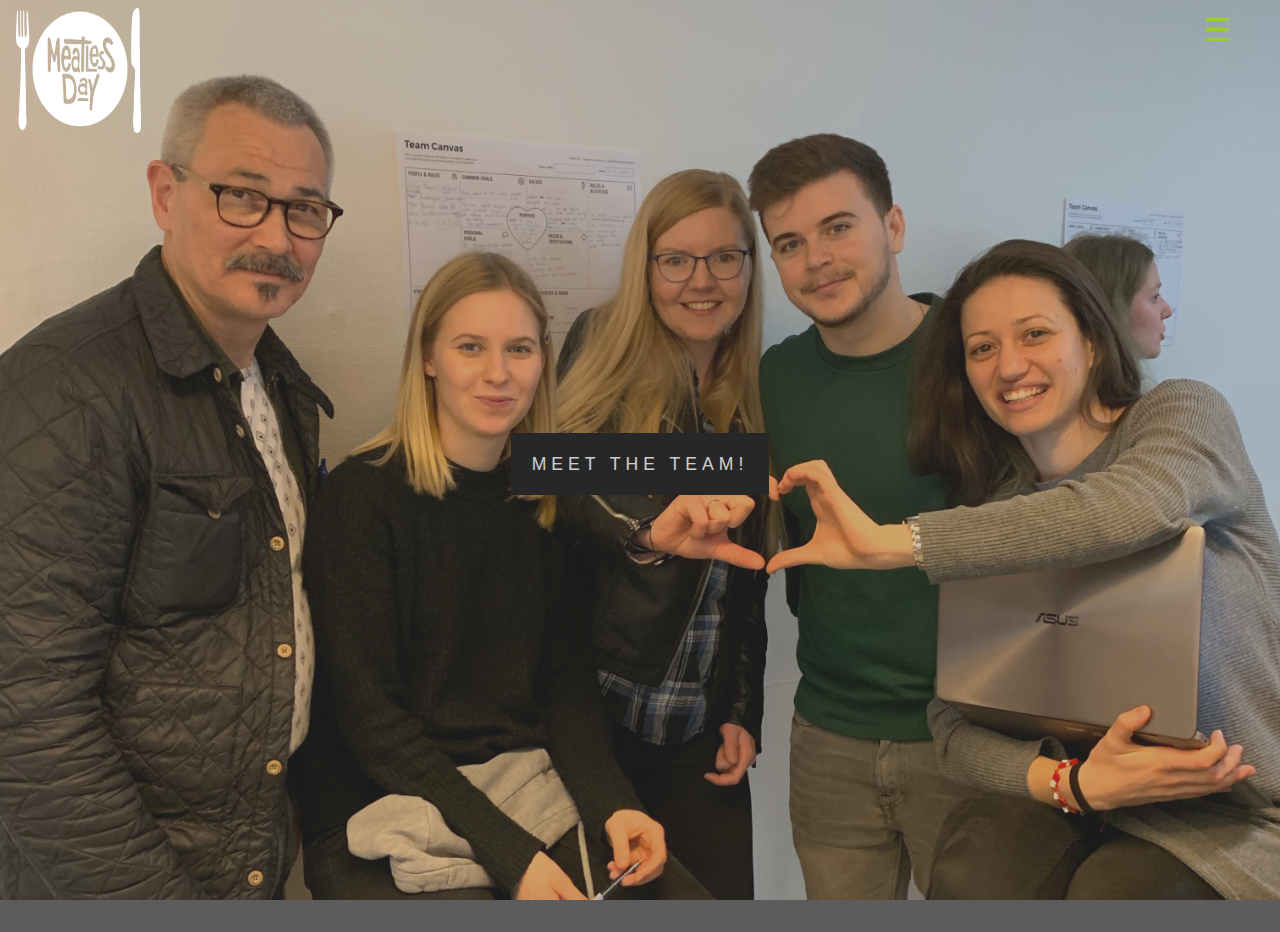
==== OurTeam.html @ 53fcc051 "tests done test branch" ====
<!DOCTYPE html>
<html lang="">
<head>
    <meta charset="utf-8">
    <meta name="viewport" content="width=device-width, initial-scale=1.0">
    <title></title>
    <link rel="stylesheet" href="style.css">
</head>

<body id="ourTeam">
    <header>
        <img src="images/logo_white.png" class="logo" alt="logo">
        <label for="menu" class="burgerMenu">
            &#9776;
        </label>
        <input type="checkbox" id="menu">

        <nav>
            <ul>

                <li><a href="index.html"> Home </a></li>
                <li><a href="OurTeam.html"> Our Team </a></li>
                <li><a href="#"> Challenge </a></li>
                <li><a href="#"> Recipe </a></li>
            </ul>
        </nav>
    </header>

    <div class="aboutIMG">
        <div class="ptext"  >
            <a style="text-decoration: none" href="#aboutText"><span class="border" id="aboutText" onclick="displayCards()" >
                MEET THE TEAM!
            </span></a>
        </div>
    </div>


    <div class="wrapper">
        <div class="card" >
            <div class="front"> <img alt="" width="300" height="340" src="images/peter.jpg"> </div>
            <div class="back">
                <div class="details">
                    <h2>Peter <br> <span>Senior Designer</span></h2>
                    <p>Lorem ipsum dolor sit amet, consectetur adipisicing elit. Eos illum amet dignissimos quam et nam inventore magni molestias quibusdam deleniti!</p>
                    <div class="social-icons">
                        <a href="#"></a>
                    </div>
                </div>
            </div>
        </div>

        <div class="card">
            <div class="front"> <img alt="" width="300" height="340" src="images/adelajda.jpg"> </div>
            <div class="back">
                <div class="details">
                    <h2>Adelajda <br> <span>Senior Designer</span></h2>
                    <p>Lorem ipsum dolor sit amet, consectetur adipisicing elit. Eos illum amet dignissimos quam et nam inventore magni molestias quibusdam deleniti!</p>
                    <div class="social-icons">
                        <a href="#"></a>
                    </div>
                </div>
            </div>
        </div>

        <div class="card">
            <div class="front"> <img alt="" width="300" height="340" src="images/klajdi.jpg"> </div>
            <div class="back">
                <div class="details">
                    <h2>Klajdi <br> <span>Senior Designer</span></h2>
                    <p>Lorem ipsum dolor sit amet, consectetur adipisicing elit. Eos illum amet dignissimos quam et nam inventore magni molestias quibusdam deleniti!</p>
                    <div class="social-icons">
                        <a href="#"></a>
                    </div>
                </div>
            </div>
        </div>




        <div class="card">
            <div class="front"> <img alt="" width="300" height="340" src="images/lily.jpg"> </div>
            <div class="back">
                <div class="details">
                    <h2>Lili <br> <span>Senior Designer</span></h2>
                    <p>Lorem ipsum dolor sit amet, consectetur adipisicing elit. Eos illum amet dignissimos quam et nam inventore magni molestias quibusdam deleniti!</p>
                    <div class="social-icons">
                        <a href="#"></a>
                    </div>
                </div>
            </div>
        </div>


        <div class="card">
            <div class="front"> <img alt="" width="300" height="340" src="images/pola.jpg"> </div>
            <div class="back">
                <div class="details">
                    <h2>Pola <br> <span>Senior Designer</span></h2>
                    <p>Lorem ipsum dolor sit amet, consectetur adipisicing elit. Eos illum amet dignissimos quam et nam inventore magni molestias quibusdam deleniti!</p>
                    <div class="social-icons">
                        <a href="#"></a>
                    </div>
                </div>
            </div>
        </div>
    </div>

<!--
<div class="wrapperQuote">
    <div class="box">
        <span id="spansQ" class="quote2">&#8220;</span>

        <div class="text">
            <span id="spansQ" class="quote1">&#8221;</span>



            <div>
                <h1> Quote Of The Day</h1>
                <p>Lorem ipsum dolor sit amet, consectetur adipisicing elit. Libero, suscipit?Lorem ipsum dolor sit amet, consectetur adipisicing elit. Pariatur earum ut nihil. Rerum dicta sit animi doloribus aut quo ad!</p>


            </div>

        </div>

    </div>
    <div class="box">
        <span id="spansQ" class="quote2">&#8220;</span>

        <div class="text">
            <span id="spansQ" class="quote1">&#8221;</span>



            <div>
                <h1> Quote Of The Day</h1>
                <p>Lorem ipsum dolor sit amet, consectetur adipisicing elit. Libero, suscipit?Lorem ipsum dolor sit amet, consectetur adipisicing elit. Pariatur earum ut nihil. Rerum dicta sit animi doloribus aut quo ad!</p>


            </div>

        </div>

    </div>

    <div class="box">
        <span id="spansQ" class="quote2">&#8220;</span>

        <div class="text">
            <span id="spansQ" class="quote1">&#8221;</span>



            <div>
                <h1> Quote Of The Day</h1>
                <p>Lorem ipsum dolor sit amet, consectetur adipisicing elit. Libero, suscipit?Lorem ipsum dolor sit amet, consectetur adipisicing elit. Pariatur earum ut nihil. Rerum dicta sit animi doloribus aut quo ad!</p>


            </div>

        </div>

    </div>


</div>

-->


<script src="script.js"></script>




</body>
</html>
---- style.css ----
body,
html {
    height: 100;
    margin: 0;
    font-size: 1em;
    font-family: "Lato", sans-serif;
    font-weight: 400;
    line-height: 1.8em;
    color: #666;
    scroll-behavior: smooth;
}

/********NAVBAR **********************************************/

ul {
    margin: 0;
    padding: 0;
    display: flex;
    background: rgba(51, 51, 51, 0.8);
    justify-content: center;
    align-items: center;
    padding: 1.1em;

}

ul li {
    list-style: none;
    margin: 0 20px;
    transition: 0.5s;
}

ul li a {
    display: inline-block;
    text-decoration: none;
    padding: 5px;
    font-size: 1.2em;
    color: #fff;
    text-transform: uppercase;
    transition: 0.5s;
}

ul:hover li a {
    transform: scale(1.5);
    opacity: .2;
    filter: blur(5px);
}

ul li a:hover {
    transform: scale(2);
    opacity: 1;
    filter: blur(0);
}

ul li a:before {
    content: "";
    position: absolute;
    top: 0;
    left: 0;
    width: 100%;
    height: 100%;
    background: #ff497c;
    transition: transform 1s;
    transform-origin: right;
    transform: scaleX(0);
    z-index: -1;

}

ul li a:hover:before {
    transition: transform 1s;
    transform-origin: left;
    transform: scaleX(1);

}

nav {
    display: none;
}

#menu:checked ~ nav {
    display: block;

}

#menu {
    display: none;

}

.burgerMenu {
    float: right;
    position: absolute;
    top: 0;
    right: 0;
    z-index: 2;
    color: yellowgreen;
    margin-right: 1.5em;
    margin-top: .5em;
    font-size: 2em;
    cursor: pointer;
}


/******** end of navbar NAVBAR  **********************************************/



/******** home page and sections **********************************************/



.pimg1,
.pimg2,
.pimg3,
.pimg4, .aboutIMG {
    position: relative;
    opacity: 0.70;
    background-position: center;
    background-size: cover;
    background-repeat: no-repeat;

    background-attachment: fixed;
    /* if YOU WANT TO REMOVE THE PARALLAX EFFECT THEN DO THIS :D
    fixed = parallax
    scroll = normal
    */
}


.pimg1 {
    background-image: url(images/landing.jpeg);
    min-height: 100vh;

}

.pimg2 {
    background-image: url(images/middle.jpeg);
    min-height: 45vh;

}

.pimg3 {
    background-image: url(images/last.jpeg);
    min-height: 45vh;
}

.pimg4 {
    background-image: url(images/closing.jpeg);
    min-height: 100vh;

}.aboutIMG {
    background-image: url(images/team.jpg);
    min-height: 100vh;

}

.section {
    text-align: center;
    padding: 50px 80px;

}

.section-light {
    background-color: #f4f4f4;
    color: #666;
}

.section-dark {
    background-color: #282e34;
    color: #ddd;
}

.ptext {
    position: absolute;
    top: 50%;
    width: 100%;
    text-align: center;
    color: #000;
    font-size: 1.1em;
    letter-spacing: 5px;
    text-transform: uppercase;
}



.ptext .border {
    background-color: #111;
    color: #fff;
    padding: 1.2em;

}

.ptext .border.transp {
    background-color: transparent;

}

#aboutText{
    z-index: 9999;
    animation:glow 2s alternate infinite;
    cursor: pointer;
}

@keyframes glow {
  from {
    box-shadow: 0 0 10px -10px #aef4af;
  }
  to {
    box-shadow: 0 0 10px 10px #a4f287;
  }
}


/******** end of  home page and sections **********************************************/





/******** About us card **********************************************/



.wrapper {
    display: grid;
          grid-template-columns: repeat(auto-fit, minmax(300px, 2fr));
          grid-gap: 2em;
    padding: 0 1em;
     padding-top: 1em;
    padding-bottom: 1em;

}

.card {
    position: relative;
    top: 50%;
    left: 50%;
    transform: translate(-50%, -50%);
    width: 300px;
    height: 340px;
    transform-style: preserve-3d;
    perspective: 600px;
    transition: 0.5s;
    display: none;



}

.card .front {
    position: absolute;
    top: 0;
    left: 0;
    width: 100%;
    height: 100%;
    background: #000;
    backface-visibility: hidden;
    transform: rotateX(0deg);
    transition: 0.5s;
}

.card:hover .front {
    transform: rotateX(-180deg);



}




.card .back {
    position: absolute;
    top: 0;
    left: 0;
    width: 100%;
    height: 100%;
    background: #000;
    backface-visibility: hidden;
    transform: rotateX(180deg);
    transition: 0.5s;
    overflow-x: hidden;

}


.card:hover .back {
    transform: rotateX(0deg);



}

.card .back:before {
    content: "";
    position: absolute;
    top: 0;
    left: -50%;
    width: 100%;
    height: 100%;
    background: rgba(225, 225, 225, 0.2);




}

.card .back .details {
    position: absolute;
    top: 50%;
    left: 0;
    transform: translateY(-50%);
    width: 100%;
    text-align: center;
    padding: 20px;
    box-sizing: border-box;
}

.card .back .details h2 {
    margin: 0;
    padding: 0;
    font-size: 24px;
    color: #fff;
}


.card .back .details h2 span {
    color: #a7a7a7;
    font-size: 16px;
}






.logo {
    width: 125px;
    height: 125px;
    position: absolute;
    z-index: 1;
    margin-left: 1em;
    margin-top: .5em;
    cursor: pointer;
}



/******** quote box **********************************************/

.box {
    position: relative;
    top: 50%;
    left: 50%;
    transform: translate(-50%, -50%);
    width: 450px;
    height: 350px;
    transform-style: preserve-3d;
    perspective: 2000px;
    transition: 0.5s;
}

.box:before {
    content: "";
    position: absolute;
    top: 0;
    left: 0;
    width: 100%;
    height: 100%;
    background: transparent;
    border-top: 20px solid #fff;
    border-left: 20px solid #fff;
    box-sizing: border-box;
}

.box:after {
    content: "";
    position: absolute;
    top: 0;
    left: 0;
    width: 100%;
    height: 100%;
    background: transparent;
    border-bottom: 20px solid #fff;
    border-right: 20px solid #fff;
    box-sizing: border-box;
}



.box .text {
    position: absolute;
    top: 30px;
    left: -30px;
    background: #262626;
    width: calc(100% + 60px);
    height: calc(100% - 60px);
    transition: 0.5s;
}

.box:hover .text {
    transform: rotateY(20deg) skewY(-5deg);


}

.box:hover {
    transform: translate(-50%, -50%) rotateY(-30deg) skewY(5deg);


}

.text div {
    position: absolute;
    top: 50%;
    left: 0;
    width: 100%;
    transform: translateY(-50%);
    padding: 40px 80px;
    box-sizing: border-box;
    text-align: center;
    z-index: 3;
}

.text div h1 {
    margin: 0 0 20px;
    padding: 0;
    color: #fff;
}

.text div p {
    margin: 0 0 20px;
    padding: 0;
    color: #fff;
    font-size: 1.2em;


}

#spansQ {
    width: 30px;
    height: 30px;
    background: #fff;
    color: #262626;
    text-align: center;
    line-height: 80px;
    font-size: 100px;
    position: absolute;
    font-weight: 900;
    padding: 23px;
}


.quote1 {
    top: 0;
    left: 0;
}

.quote2 {
    bottom: 0;
    right: 0;
    z-index: 1;
}
.wrapperQuote {
    position: relative;
     display: grid;
          grid-template-columns: repeat(auto-fit, minmax(500px, 2fr));
          grid-gap: 2em;
    margin-top: 1em;


}

/******** end of quote box **********************************************/

#ourTeam {
    background-color: rgba(51, 51, 51, 0.8);


}


@media all and (max-width: 865px) {

    ul {
        display: block;
        text-align: center;
    }

    ul a {
        margin: .5em;
    }

    nav{
        position: relative;
        z-index: 3;


}
    .burgerMenu {
        z-index: 4;
}



}
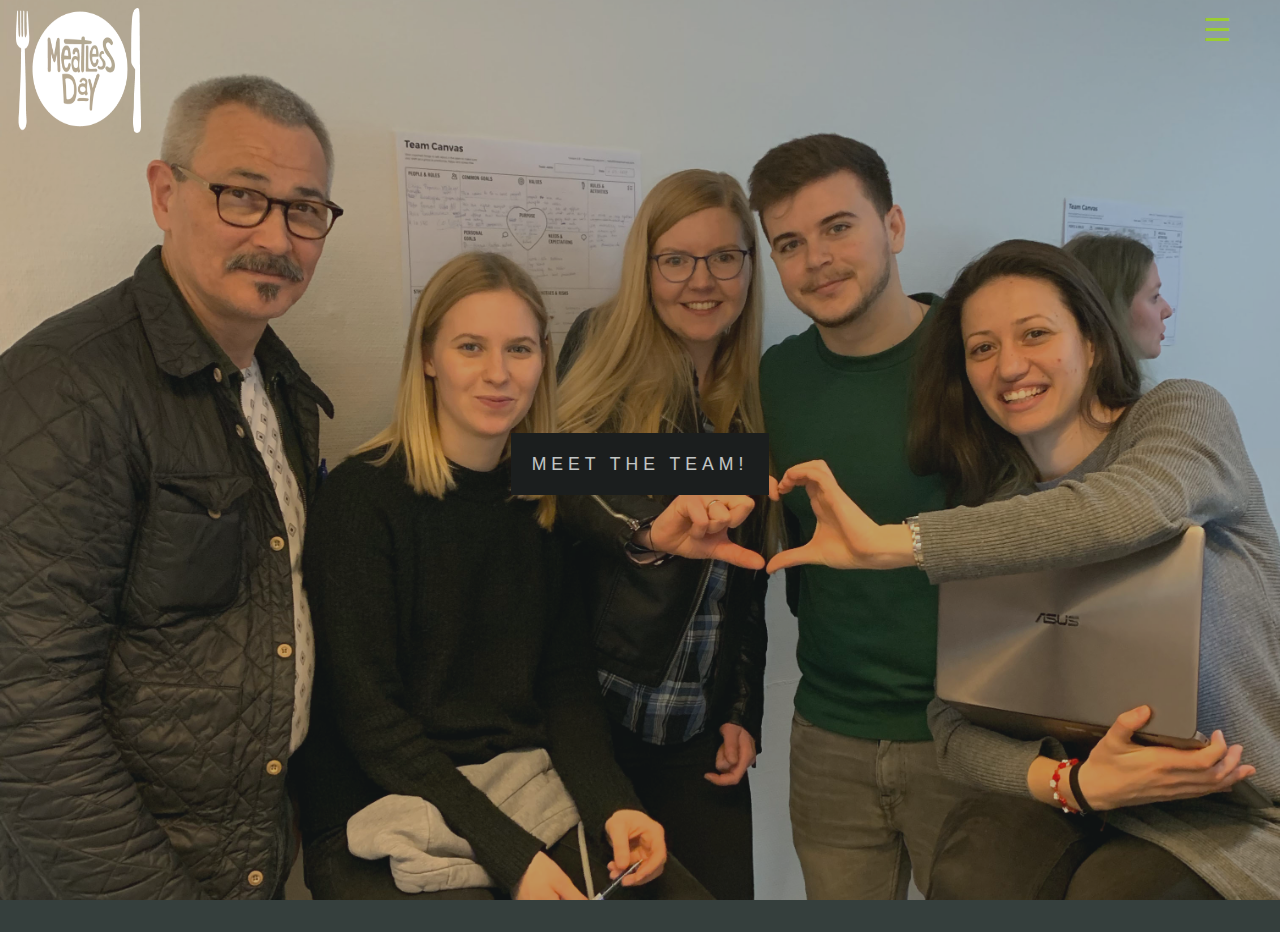
==== commit cfa2d64b: "recipies page created" ====
--- a/OurTeam.html
+++ b/OurTeam.html
@@ -16,12 +16,11 @@
         <input type="checkbox" id="menu">
 
         <nav>
-            <ul>
+           <ul>
 
                 <li><a href="index.html"> Home </a></li>
                 <li><a href="OurTeam.html"> Our Team </a></li>
-                <li><a href="#"> Challenge </a></li>
-                <li><a href="#"> Recipe </a></li>
+                <li><a href="recipes.html"> Recipe </a></li>
             </ul>
         </nav>
     </header>
@@ -177,3 +176,4 @@
 
 </body>
 </html>
+
--- a/style.css
+++ b/style.css
@@ -1,5 +1,6 @@
 body,
 html {
+    overflow-x: hidden;
     height: 100;
     margin: 0;
     font-size: 1em;
@@ -7,7 +8,16 @@
     font-weight: 400;
     line-height: 1.8em;
     color: #666;
+    background-color: #3C6D65;
+    -webkit-overflow-scrolling: touch;
     scroll-behavior: smooth;
+}
+
+
+#ourTeam {
+    background-color: rgba(51, 51, 51, 0.8);
+
+
 }
 
 /********NAVBAR **********************************************/
@@ -109,13 +119,12 @@
 
 
 
-.pimg1,
-.pimg2,
-.pimg3,
-.pimg4, .aboutIMG {
+
+.pimg0,.pimg2,
+ .aboutIMG {
     position: relative;
     opacity: 0.70;
-    background-position: center;
+    background-position:center;
     background-size: cover;
     background-repeat: no-repeat;
 
@@ -126,26 +135,54 @@
     */
 }
 
-
+.pimg1{
+ position: relative;
+    opacity: 0.70;
+    background-position: center;
+    background-size: contain;
+    background-repeat: no-repeat;
+
+    background-attachment: fixed;
+    /* if YOU WANT TO REMOVE THE PARALLAX EFFECT THEN DO THIS :D
+    fixed = parallax
+    scroll = normal
+    */
+}
+.pimg4{
+position: relative;
+    opacity: 0.70;
+    background-position: center;
+    background-size: contain;
+    background-repeat: no-repeat;
+
+    background-attachment: fixed;
+    /* if YOU WANT TO REMOVE THE PARALLAX EFFECT THEN DO THIS :D
+    fixed = parallax
+    scroll = normal
+    */
+}
+
+.pimg0{background-image: url(images/blackberries.jpg);
+        min-height:90vh;
+
+
+
+}
 .pimg1 {
-    background-image: url(images/landing.jpeg);
-    min-height: 100vh;
+    background-image: url(images/landing.png);
+    min-height:100vh;
 
 }
 
 .pimg2 {
-    background-image: url(images/middle.jpeg);
-    min-height: 45vh;
-
-}
-
-.pimg3 {
-    background-image: url(images/last.jpeg);
-    min-height: 45vh;
-}
+    background-image: url(images/lars.jpg);
+    min-height: 70vh;
+
+}
+
 
 .pimg4 {
-    background-image: url(images/closing.jpeg);
+    background-image: url(images/Anima_logo3.png);
     min-height: 100vh;
 
 }.aboutIMG {
@@ -196,10 +233,13 @@
 }
 
 #aboutText{
-    z-index: 9999;
     animation:glow 2s alternate infinite;
-    cursor: pointer;
-}
+  cursor: pointer;
+}
+#aboutText:hover{
+   background-color: #ff497c;
+}
+
 
 @keyframes glow {
   from {
@@ -473,13 +513,182 @@
 
 /******** end of quote box **********************************************/
 
-#ourTeam {
-    background-color: rgba(51, 51, 51, 0.8);
-
-
-}
-
-
+
+/******** preloader **********************************************/
+.spinner {
+    width: 80px;
+    height: 80px;
+    border: 2px solid #333;
+    position: absolute;
+    border-radius: 100%;
+    top:0;
+    left: 0;
+    right: 0;
+    bottom: 0;
+    margin: auto;
+    border-top: 3px solid #FEA83A;
+    animation:  spin 1s infinite linear;
+}
+
+
+@keyframes spin {
+
+    from {
+        transform: rotate(0deg);
+    }to{
+        transform: rotate(360deg);
+
+}
+
+
+
+
+
+
+}
+
+#overlay {
+    height: 100%;
+    width: 100%;
+    background:#495761;
+    z-index: 9999;
+    position: fixed;
+    left: 0;
+    top: 0;
+}
+
+.overlayPicture {
+     position: absolute;
+    top: 50%;
+    left: 50%;
+    transform: translate(-50%, -50%);
+     height: 45vw;
+    width: 45vw;
+}
+
+/********end of preloader *//**********************************************/
+
+/********HOMEPAGE**********************************************/
+
+
+#wrapperLars {
+    display: grid;
+          grid-template-columns: repeat(auto-fit, minmax(550px, 2fr));
+
+
+}
+
+.cardHp {
+    position: relative;
+    top: 50%;
+    left: 50%;
+    transform: translate(-50%, -50%);
+    width: 300px;
+    height: 340px;
+    transform-style: preserve-3d;
+    perspective: 600px;
+    transition: 0.5s;
+
+
+
+}
+
+.cardHp .front {
+    position: absolute;
+    top: 0;
+    left: 0;
+    width: 100%;
+    height: 100%;
+    background: #000;
+    backface-visibility: hidden;
+    transform: rotateX(0deg);
+    transition: 0.5s;
+}
+
+.cardHp:hover .front {
+    transform: rotateX(-180deg);
+
+
+
+}
+
+
+
+
+.cardHp .back {
+    position: absolute;
+    top: 0;
+    left: 0;
+    width: 100%;
+    height: 100%;
+    background: #000;
+    backface-visibility: hidden;
+    transform: rotateX(180deg);
+    transition: 0.5s;
+    overflow-x: hidden;
+
+}
+
+
+.cardHp:hover .back {
+    transform: rotateX(0deg);
+
+
+
+}
+
+.cardHp .back:before {
+    content: "";
+    position: absolute;
+    top: 0;
+    left: -50%;
+    width: 100%;
+    height: 100%;
+    background: rgba(225, 225, 225, 0.2);
+
+
+
+
+}
+
+.cardHp .back .details {
+    position: absolute;
+    top: 50%;
+    left: 0;
+    transform: translateY(-50%);
+    width: 100%;
+    text-align: center;
+    padding: 20px;
+    box-sizing: border-box;
+}
+
+.cardHp .back .details h2 {
+    margin: 0;
+    padding: 0;
+    font-size: 24px;
+    color: #fff;
+}
+
+
+.cardHp .back .details h2 span {
+    color: #FEA73B;
+    font-size: 20px;
+}
+
+
+.backP {
+color: #fff;}
+
+
+
+
+
+
+
+
+
+
+/********end of HOMEPAGE**********************************************/
 @media all and (max-width: 865px) {
 
     ul {
@@ -500,11 +709,131 @@
     .burgerMenu {
         z-index: 4;
 }
-
-
-
-}
-
-
-
-
+    .pimg2{
+
+    background-image: url(images/larsMobile.jpg);
+    background-position:center;
+}
+
+
+}
+
+@media all and (min-width: 865px) {
+#slider figure img{
+    float: left;
+    width: 20%;
+    min-height: 65vh;
+    width: 1024px;
+    height: 734px
+
+
+}
+
+
+}
+
+
+
+
+
+
+@media all and (max-width: 700px) {
+    #wrapperLars {
+    display: grid;
+          grid-template-columns: repeat(auto-fit, minmax(400px, 2fr));
+}
+
+
+}
+
+
+
+
+
+
+
+
+#slider {
+    overflow: hidden;
+
+}
+
+#slider figure{
+    position: relative;
+    width: 500%;
+    margin: 0;
+    left: 0;
+    animation: 20s slider infinite;
+}
+
+#slider figure img{
+    float: left;
+    width: 20%;
+
+
+}
+
+@keyframes slider {
+    0%{
+        left: 0;
+    }
+    20%{left: 0;
+    }
+    25%{
+        left: -100%;
+    }
+    45% {left: -100%;
+    }
+    50%{left: -200%;
+    }
+    70%{left: -200%;
+    }
+    75%{left: -300%;
+    }
+    90%{left: -300%;
+    }
+    100%{left: -400%;}
+
+
+}
+
+.description {
+    color: #333;
+    margin-left: .5em;
+
+}
+
+.h1Recipes {
+    color: #fff;
+    text-align: center;
+    font-weight: 900;
+    font-size: 3em;
+}
+
+.headH2 {
+    color: #333;
+    text-align: center;
+}
+
+.recipeImg {
+    width:100%;
+    height: 100%;
+
+}
+
+#wrapperRecipes {
+     display: grid;
+          grid-template-columns: repeat(auto-fit, minmax(440px, 2fr));
+    grid-gap: 1.5em;
+
+
+}
+
+.dishes {
+     margin: 1em;
+    border: 2px solid #fff;
+    background-color:#fff;
+    border-radius: 5%;
+    overflow: hidden;
+
+}
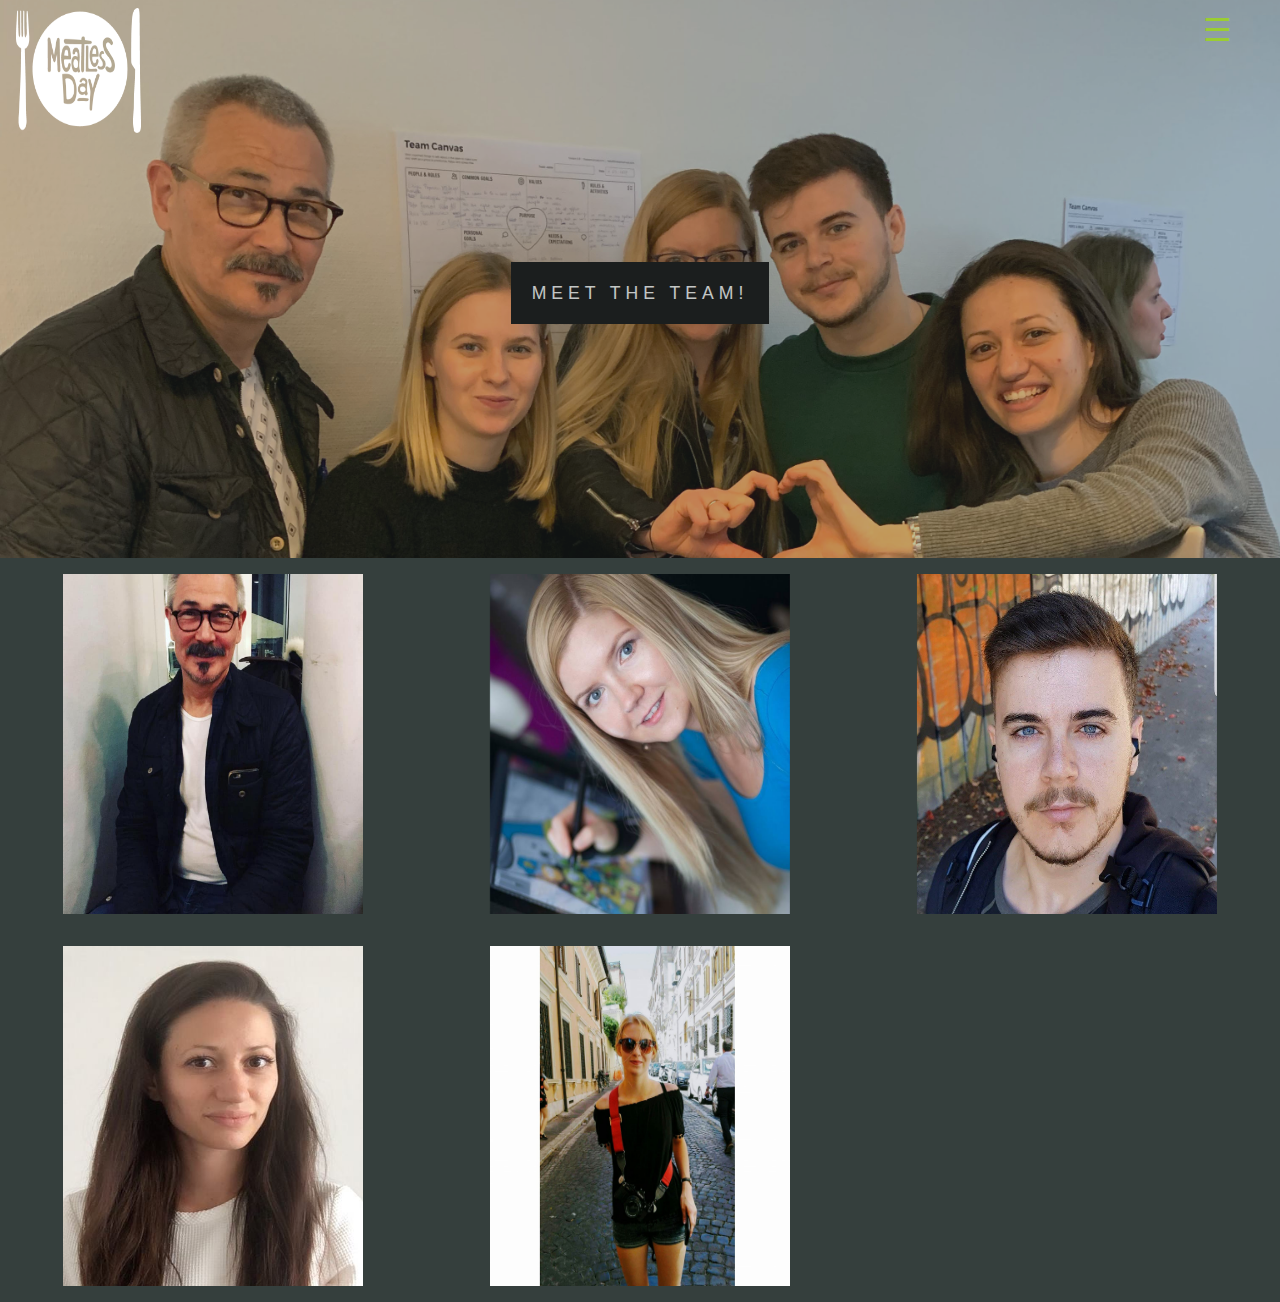
==== commit 19cc3bfb: "changed stuff after the think aloud test" ====
--- a/OurTeam.html
+++ b/OurTeam.html
@@ -27,9 +27,9 @@
 
     <div class="aboutIMG">
         <div class="ptext"  >
-            <a style="text-decoration: none" href="#aboutText"><span class="border" id="aboutText" onclick="displayCards()" >
+           <span class="border" > <!--id="aboutText" onclick="displayCards()"-->
                 MEET THE TEAM!
-            </span></a>
+            </span>
         </div>
     </div>
 
--- a/style.css
+++ b/style.css
@@ -131,7 +131,7 @@
     background-attachment: fixed;
     /* if YOU WANT TO REMOVE THE PARALLAX EFFECT THEN DO THIS :D
     fixed = parallax
-    scroll = normal
+    scroll = normalllllll
     */
 }
 
@@ -141,19 +141,23 @@
     background-position: center;
     background-size: contain;
     background-repeat: no-repeat;
-
+    background-image: url(images/pig_1-3.png);
+    min-height:85vh;
     background-attachment: fixed;
     /* if YOU WANT TO REMOVE THE PARALLAX EFFECT THEN DO THIS :D
     fixed = parallax
     scroll = normal
     */
 }
+
 .pimg4{
 position: relative;
     opacity: 0.70;
     background-position: center;
     background-size: contain;
     background-repeat: no-repeat;
+    min-height: 65vh;
+        background-image: url(images/Anima_logo3.png);
 
     background-attachment: fixed;
     /* if YOU WANT TO REMOVE THE PARALLAX EFFECT THEN DO THIS :D
@@ -162,17 +166,31 @@
     */
 }
 
+.pimg5{
+    position: relative;
+    opacity: 0.70;
+    background-position: center;
+    background-size: contain;
+    background-repeat: no-repeat;
+    background-image: url(images/barn.png);
+    min-height:85vh;
+    background-attachment: fixed;
+    /* if YOU WANT TO REMOVE THE PARALLAX EFFECT THEN DO THIS :D
+    fixed = parallax
+    scroll = normal
+    */
+
+
+
+}
+
 .pimg0{background-image: url(images/blackberries.jpg);
         min-height:90vh;
 
 
 
 }
-.pimg1 {
-    background-image: url(images/landing.png);
-    min-height:100vh;
-
-}
+
 
 .pimg2 {
     background-image: url(images/lars.jpg);
@@ -181,13 +199,9 @@
 }
 
 
-.pimg4 {
-    background-image: url(images/Anima_logo3.png);
-    min-height: 100vh;
-
-}.aboutIMG {
+.aboutIMG {
     background-image: url(images/team.jpg);
-    min-height: 100vh;
+    min-height: 62vh;
 
 }
 
@@ -281,7 +295,6 @@
     transform-style: preserve-3d;
     perspective: 600px;
     transition: 0.5s;
-    display: none;
 
 
 
@@ -680,15 +693,61 @@
 color: #fff;}
 
 
-
-
-
-
-
-
-
-
 /********end of HOMEPAGE**********************************************/
+
+
+/* recipes page /////////////////////////////////////*/
+
+.description {
+    color: #333;
+    margin-left: .5em;
+
+}
+
+.h1Recipes {
+    color: #fff;
+    text-align: center;
+    font-weight: 900;
+    font-size: 3em;
+}
+
+.headH2 {
+    color: #333;
+    text-align: center;
+}
+
+.recipeImg {
+    width:100%;
+    height: 100%;
+
+}
+
+#wrapperRecipes {
+     display: grid;
+          grid-template-columns: repeat(auto-fit, minmax(440px, 2fr));
+    grid-gap: 1.5em;
+
+
+}
+
+.dishes {
+     margin: 1em;
+    border: 2px solid #fff;
+    background-color:#fff;
+    border-radius: 5%;
+    overflow: hidden;
+
+}
+
+
+
+/* end of recipes page /////////////////////////////////////*/
+
+
+/* mediaqueries /////////////////////////////////////*/
+
+
+
 @media all and (max-width: 865px) {
 
     ul {
@@ -743,15 +802,20 @@
           grid-template-columns: repeat(auto-fit, minmax(400px, 2fr));
 }
 
-
-}
-
-
-
-
-
-
-
+    #wrapperRecipes {
+     display: grid;
+          grid-template-columns: repeat(auto-fit, minmax(325px, 2fr));
+    grid-gap: 1.5em;
+
+
+}
+}
+
+
+/*  end ofmediaqueries /////////////////////////////////////*/
+
+
+/*  slider for the pictures /////////////////////////////////////*/
 
 #slider {
     overflow: hidden;
@@ -796,44 +860,16 @@
 
 
 }
-
-.description {
-    color: #333;
-    margin-left: .5em;
-
-}
-
-.h1Recipes {
-    color: #fff;
-    text-align: center;
-    font-weight: 900;
-    font-size: 3em;
-}
-
-.headH2 {
-    color: #333;
-    text-align: center;
-}
-
-.recipeImg {
-    width:100%;
-    height: 100%;
-
-}
-
-#wrapperRecipes {
+/*  end of slider for the pictures /////////////////////////////////////*/
+
+
+
+
+.wrapperHome {
      display: grid;
-          grid-template-columns: repeat(auto-fit, minmax(440px, 2fr));
-    grid-gap: 1.5em;
-
-
-}
-
-.dishes {
-     margin: 1em;
-    border: 2px solid #fff;
-    background-color:#fff;
-    border-radius: 5%;
-    overflow: hidden;
-
-}
+          grid-template-columns: repeat(auto-fit, minmax(400px, 2fr));
+          grid-gap: 2em;
+    padding: 0 1em;
+     padding-top: 1em;
+    padding-bottom: 1em;
+}
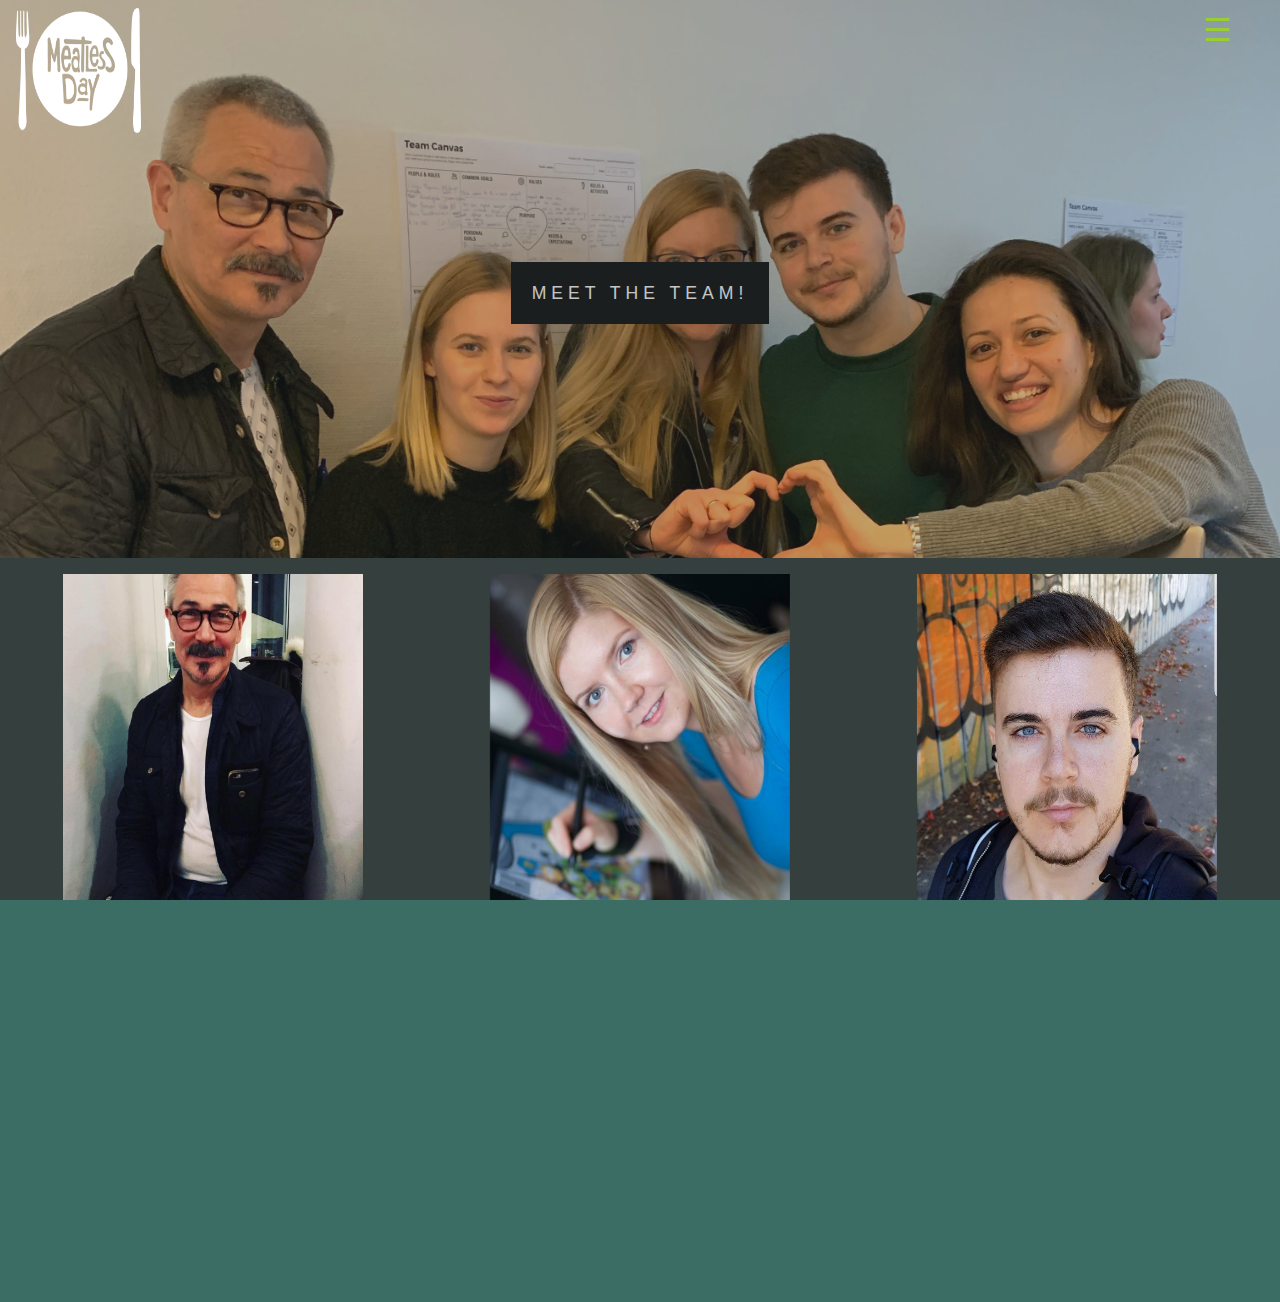
==== commit 54aae6f7: "website validated" ====
--- a/OurTeam.html
+++ b/OurTeam.html
@@ -1,9 +1,9 @@
 <!DOCTYPE html>
-<html lang="">
+<html lang="en">
 <head>
     <meta charset="utf-8">
     <meta name="viewport" content="width=device-width, initial-scale=1.0">
-    <title></title>
+    <title>The team</title>
     <link rel="stylesheet" href="style.css">
 </head>
 
@@ -16,11 +16,12 @@
         <input type="checkbox" id="menu">
 
         <nav>
-           <ul>
+         <ul>
 
                 <li><a href="index.html"> Home </a></li>
+                 <li><a href="recipes.html"> Recipes </a></li>
                 <li><a href="OurTeam.html"> Our Team </a></li>
-                <li><a href="recipes.html"> Recipe </a></li>
+
             </ul>
         </nav>
     </header>
--- a/style.css
+++ b/style.css
@@ -1,7 +1,7 @@
 body,
 html {
     overflow-x: hidden;
-    height: 100;
+    height:100%;
     margin: 0;
     font-size: 1em;
     font-family: "Lato", sans-serif;
@@ -95,6 +95,14 @@
 #menu {
     display: none;
 
+}#menu1:checked ~ nav {
+    display: block;
+
+}
+
+#menu1 {
+    display: none;
+
 }
 
 .burgerMenu {
@@ -120,11 +128,12 @@
 
 
 
-.pimg0,.pimg2,
- .aboutIMG {
+.pimg0,
+.pimg2,
+.aboutIMG {
     position: relative;
     opacity: 0.70;
-    background-position:center;
+    background-position: center;
     background-size: cover;
     background-repeat: no-repeat;
 
@@ -135,14 +144,14 @@
     */
 }
 
-.pimg1{
- position: relative;
+.pimg1 {
+    position: relative;
     opacity: 0.70;
     background-position: center;
     background-size: contain;
     background-repeat: no-repeat;
     background-image: url(images/pig_1-3.png);
-    min-height:85vh;
+    min-height: 85vh;
     background-attachment: fixed;
     /* if YOU WANT TO REMOVE THE PARALLAX EFFECT THEN DO THIS :D
     fixed = parallax
@@ -150,14 +159,14 @@
     */
 }
 
-.pimg4{
-position: relative;
+.pimg4 {
+    position: relative;
     opacity: 0.70;
     background-position: center;
     background-size: contain;
     background-repeat: no-repeat;
     min-height: 65vh;
-        background-image: url(images/Anima_logo3.png);
+    background-image: url(images/Anima_logo3.png);
 
     background-attachment: fixed;
     /* if YOU WANT TO REMOVE THE PARALLAX EFFECT THEN DO THIS :D
@@ -166,14 +175,14 @@
     */
 }
 
-.pimg5{
+.pimg5 {
     position: relative;
     opacity: 0.70;
     background-position: center;
     background-size: contain;
     background-repeat: no-repeat;
     background-image: url(images/barn.png);
-    min-height:85vh;
+    min-height: 85vh;
     background-attachment: fixed;
     /* if YOU WANT TO REMOVE THE PARALLAX EFFECT THEN DO THIS :D
     fixed = parallax
@@ -184,8 +193,9 @@
 
 }
 
-.pimg0{background-image: url(images/blackberries.jpg);
-        min-height:90vh;
+.pimg0 {
+    background-image: url(images/blackberries.jpg);
+    min-height: 90vh;
 
 
 
@@ -246,22 +256,24 @@
 
 }
 
-#aboutText{
-    animation:glow 2s alternate infinite;
-  cursor: pointer;
-}
-#aboutText:hover{
-   background-color: #ff497c;
+#aboutText {
+    animation: glow 2s alternate infinite;
+    cursor: pointer;
+}
+
+#aboutText:hover {
+    background-color: #ff497c;
 }
 
 
 @keyframes glow {
-  from {
-    box-shadow: 0 0 10px -10px #aef4af;
-  }
-  to {
-    box-shadow: 0 0 10px 10px #a4f287;
-  }
+    from {
+        box-shadow: 0 0 10px -10px #aef4af;
+    }
+
+    to {
+        box-shadow: 0 0 10px 10px #a4f287;
+    }
 }
 
 
@@ -277,10 +289,10 @@
 
 .wrapper {
     display: grid;
-          grid-template-columns: repeat(auto-fit, minmax(300px, 2fr));
-          grid-gap: 2em;
+    grid-template-columns: repeat(auto-fit, minmax(300px, 2fr));
+    grid-gap: 2em;
     padding: 0 1em;
-     padding-top: 1em;
+    padding-top: 1em;
     padding-bottom: 1em;
 
 }
@@ -514,11 +526,12 @@
     right: 0;
     z-index: 1;
 }
+
 .wrapperQuote {
     position: relative;
-     display: grid;
-          grid-template-columns: repeat(auto-fit, minmax(500px, 2fr));
-          grid-gap: 2em;
+    display: grid;
+    grid-template-columns: repeat(auto-fit, minmax(500px, 2fr));
+    grid-gap: 2em;
     margin-top: 1em;
 
 
@@ -534,13 +547,13 @@
     border: 2px solid #333;
     position: absolute;
     border-radius: 100%;
-    top:0;
+    top: 0;
     left: 0;
     right: 0;
     bottom: 0;
     margin: auto;
     border-top: 3px solid #FEA83A;
-    animation:  spin 1s infinite linear;
+    animation: spin 1s infinite linear;
 }
 
 
@@ -548,10 +561,12 @@
 
     from {
         transform: rotate(0deg);
-    }to{
+    }
+
+    to {
         transform: rotate(360deg);
 
-}
+    }
 
 
 
@@ -563,7 +578,7 @@
 #overlay {
     height: 100%;
     width: 100%;
-    background:#495761;
+    background: #495761;
     z-index: 9999;
     position: fixed;
     left: 0;
@@ -571,22 +586,23 @@
 }
 
 .overlayPicture {
-     position: absolute;
+    position: absolute;
     top: 50%;
     left: 50%;
     transform: translate(-50%, -50%);
-     height: 45vw;
-    width: 45vw;
-}
-
-/********end of preloader *//**********************************************/
+    height: 35vh;
+    width: 35vh;
+}
+
+/********end of preloader */
+/**********************************************/
 
 /********HOMEPAGE**********************************************/
 
 
 #wrapperLars {
     display: grid;
-          grid-template-columns: repeat(auto-fit, minmax(550px, 2fr));
+    grid-template-columns: repeat(auto-fit, minmax(550px, 2fr));
 
 
 }
@@ -690,7 +706,18 @@
 
 
 .backP {
-color: #fff;}
+    color: #fff;
+}
+
+
+.wrapperHome {
+    display: grid;
+    grid-template-columns: repeat(auto-fit, minmax(400px, 2fr));
+    grid-gap: 2em;
+    padding: 0 1em;
+    padding-top: 1em;
+    padding-bottom: 1em;
+}
 
 
 /********end of HOMEPAGE**********************************************/
@@ -717,27 +744,109 @@
 }
 
 .recipeImg {
-    width:100%;
-    height: 100%;
+    width: 100%;
+    height: 100%;
+    overflow: hidden;
 
 }
 
 #wrapperRecipes {
-     display: grid;
-          grid-template-columns: repeat(auto-fit, minmax(440px, 2fr));
+    display: grid;
+    grid-template-columns: repeat(auto-fit, minmax(440px, 2fr));
     grid-gap: 1.5em;
 
 
 }
 
-.dishes {
-     margin: 1em;
+#dishes0,
+#dishes1,
+#dishes2,
+#dishes3,
+#dishes4,
+#dishes5 {
+    margin: 1em;
     border: 2px solid #fff;
-    background-color:#fff;
+    background-color: #fff;
     border-radius: 5%;
     overflow: hidden;
-
-}
+    transition: all .3s ease-in-out;
+}
+
+#dishes0:hover,
+#dishes1:hover,
+#dishes2:hover,
+#dishes3:hover,
+#dishes4:hover,
+#dishes5:hover {
+    transform: scale(0.9);
+    cursor: pointer;
+}
+
+.modal {
+    display: none;
+    width: 100%;
+    position: fixed;
+    height: 100%;
+    z-index: 4;
+    left: 0;
+    top: 0;
+    overflow: auto;
+    background-color: rgba(0, 0, 0, .5);
+}
+
+#modal h2 {
+    margin: 0;
+}
+
+.modalImg {
+    max-height: 50vh;
+    border-radius: 5%;
+
+
+}
+
+
+
+
+.modal-content {
+    background-color: #f4f4f4;
+    margin: 20% auto;
+    width: 60%;
+    box-shadow: 0 5px 8px 0 rgba(0, 0, 0, .2), 0 7px 20px 0 rgba(0, 0, 0, .17);
+    animation: modalOpening;
+    animation-duration: 1.5s;
+    display: grid;
+    grid-template-columns: 1fr 1fr;
+    grid-gap: 20px;
+    padding: 10px 20px;
+    border-radius: 7px;
+
+}
+
+@keyframes modalOpening {
+    from {
+        opacity: 0;
+    }
+
+    to {
+        opacity: 1;
+    }
+
+}
+
+.closeBtn, .closeBtn1,.closeBtn2, .closeBtn3,.closeBtn4, .closeBtn5 {
+    color: gray;
+    font-size: 2em;
+}
+
+.closeBtn:hover, .closeBtn1:hover, .closeBtn2:hover, .closeBtn3:hover, .closeBtn4:hover, .closeBtn5:hover {
+    color: #000;
+    cursor: pointer;
+}
+
+
+
+
 
 
 
@@ -746,6 +855,21 @@
 
 /* mediaqueries /////////////////////////////////////*/
 
+@media all and (max-width: 1100px) {
+    .modal-content {
+        display: block;
+        grid-template-columns: none;
+        grid-auto-rows: 1fr 1fr;
+    }
+
+    .modalImg {
+        max-height: 40vh;
+
+    }
+
+
+
+}
 
 
 @media all and (max-width: 865px) {
@@ -759,57 +883,120 @@
         margin: .5em;
     }
 
-    nav{
+    nav {
         position: relative;
         z-index: 3;
 
 
-}
+    }
+
     .burgerMenu {
         z-index: 4;
-}
-    .pimg2{
-
-    background-image: url(images/larsMobile.jpg);
-    background-position:center;
-}
+    }
+
+    .pimg2 {
+
+        background-image: url(images/larsMobile.jpg);
+        background-position: center;
+    }
 
 
 }
 
 @media all and (min-width: 865px) {
-#slider figure img{
-    float: left;
-    width: 20%;
-    min-height: 65vh;
-    width: 1024px;
-    height: 734px
-
-
-}
-
-
-}
-
-
-
+    #slider figure img {
+        float: left;
+        width: 20%;
+        min-height: 65vh;
+        width: 1024px;
+        height: 734px
+    }
+
+
+}
+
+
+@media all and (max-width: 768px) {
+
+    .card:hover .front,
+    .card:active .front {
+        transform: rotateX(-180deg);
+    }
+
+    .card:hover .back,
+    .card:active .back {
+        transform: rotateX(0deg);
+
+    }
+
+    .cardHp:hover .front,
+    .cardHp:active .front {
+        transform: rotateX(-180deg);
+    }
+
+    .cardHp:hover .back,
+    .cardHp:active .back {
+        transform: rotateX(0deg);
+
+    }
+
+
+
+
+
+}
 
 
 
 @media all and (max-width: 700px) {
     #wrapperLars {
+        display: grid;
+        grid-template-columns: repeat(auto-fit, minmax(400px, 2fr));
+    }
+
+    #wrapperRecipes {
+        display: grid;
+        grid-template-columns: repeat(auto-fit, minmax(325px, 2fr));
+        grid-gap: 1.5em;
+    }
+
+    .modal-content {
+        width: 90%;
+
+    }
+
+    .modal-content {
+        display: block;
+        grid-template-columns: none;
+        grid-auto-rows: 1fr 1fr;
+    }
+
+
+
+}
+
+
+@media all and (max-width: 425px) {
+    .wrapperHome {
     display: grid;
-          grid-template-columns: repeat(auto-fit, minmax(400px, 2fr));
-}
-
-    #wrapperRecipes {
-     display: grid;
-          grid-template-columns: repeat(auto-fit, minmax(325px, 2fr));
-    grid-gap: 1.5em;
-
-
-}
-}
+    grid-template-columns: repeat(auto-fit, minmax(200px, 2fr));
+    grid-gap: 2em;
+    padding: 0 1em;
+    padding-top: 1em;
+    padding-bottom: 1em;
+}
+
+}
+
+
+@media all and (max-width: 365px) {
+    .modalImg {
+        max-height: 30vh;
+
+    }
+}
+
+
 
 
 /*  end ofmediaqueries /////////////////////////////////////*/
@@ -822,7 +1009,7 @@
 
 }
 
-#slider figure{
+#slider figure {
     position: relative;
     width: 500%;
     margin: 0;
@@ -830,7 +1017,7 @@
     animation: 20s slider infinite;
 }
 
-#slider figure img{
+#slider figure img {
     float: left;
     width: 20%;
 
@@ -838,38 +1025,47 @@
 }
 
 @keyframes slider {
-    0%{
+    0% {
         left: 0;
     }
-    20%{left: 0;
-    }
-    25%{
+
+    20% {
+        left: 0;
+    }
+
+    25% {
         left: -100%;
     }
-    45% {left: -100%;
-    }
-    50%{left: -200%;
-    }
-    70%{left: -200%;
-    }
-    75%{left: -300%;
-    }
-    90%{left: -300%;
-    }
-    100%{left: -400%;}
-
-
-}
+
+    45% {
+        left: -100%;
+    }
+
+    50% {
+        left: -200%;
+    }
+
+    70% {
+        left: -200%;
+    }
+
+    75% {
+        left: -300%;
+    }
+
+    90% {
+        left: -300%;
+    }
+
+    100% {
+        left: -400%;
+    }
+
+
+}
+
 /*  end of slider for the pictures /////////////////////////////////////*/
 
 
 
 
-.wrapperHome {
-     display: grid;
-          grid-template-columns: repeat(auto-fit, minmax(400px, 2fr));
-          grid-gap: 2em;
-    padding: 0 1em;
-     padding-top: 1em;
-    padding-bottom: 1em;
-}
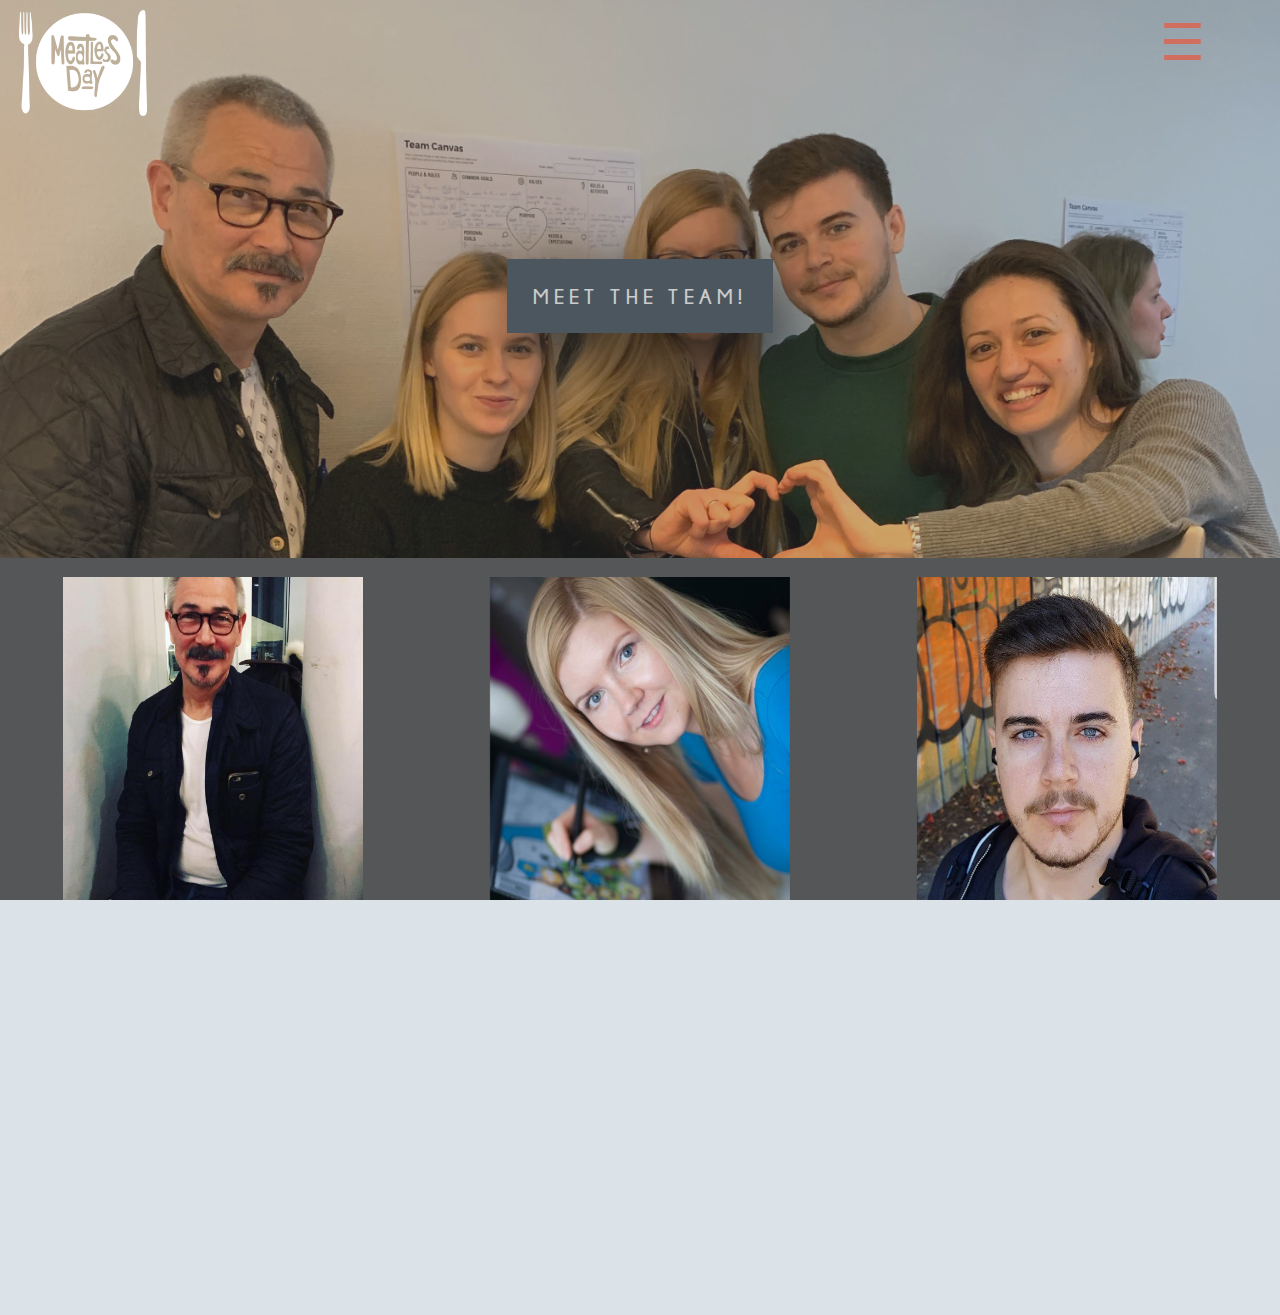
==== commit 3b8cd564: "fixed images" ====
--- a/OurTeam.html
+++ b/OurTeam.html
@@ -1,5 +1,6 @@
 <!DOCTYPE html>
 <html lang="en">
+
 <head>
     <meta charset="utf-8">
     <meta name="viewport" content="width=device-width, initial-scale=1.0">
@@ -16,10 +17,10 @@
         <input type="checkbox" id="menu">
 
         <nav>
-         <ul>
+            <ul>
 
                 <li><a href="index.html"> Home </a></li>
-                 <li><a href="recipes.html"> Recipes </a></li>
+                <li><a href="recipes.html"> Recipes </a></li>
                 <li><a href="OurTeam.html"> Our Team </a></li>
 
             </ul>
@@ -27,8 +28,9 @@
     </header>
 
     <div class="aboutIMG">
-        <div class="ptext"  >
-           <span class="border" > <!--id="aboutText" onclick="displayCards()"-->
+        <div class="ptext">
+            <span class="border">
+                <!--id="aboutText" onclick="displayCards()"-->
                 MEET THE TEAM!
             </span>
         </div>
@@ -36,12 +38,12 @@
 
 
     <div class="wrapper">
-        <div class="card" >
+        <div class="card">
             <div class="front"> <img alt="" width="300" height="340" src="images/peter.jpg"> </div>
             <div class="back">
                 <div class="details">
                     <h2>Peter <br> <span>Senior Designer</span></h2>
-                    <p>Lorem ipsum dolor sit amet, consectetur adipisicing elit. Eos illum amet dignissimos quam et nam inventore magni molestias quibusdam deleniti!</p>
+                    <p>Passionate designer and movie creator from Greenland</p>
                     <div class="social-icons">
                         <a href="#"></a>
                     </div>
@@ -54,7 +56,7 @@
             <div class="back">
                 <div class="details">
                     <h2>Adelajda <br> <span>Senior Designer</span></h2>
-                    <p>Lorem ipsum dolor sit amet, consectetur adipisicing elit. Eos illum amet dignissimos quam et nam inventore magni molestias quibusdam deleniti!</p>
+                    <p>Ux / Ui designer from Poland aiming to specialize in UX and UI design</p>
                     <div class="social-icons">
                         <a href="#"></a>
                     </div>
@@ -66,8 +68,9 @@
             <div class="front"> <img alt="" width="300" height="340" src="images/klajdi.jpg"> </div>
             <div class="back">
                 <div class="details">
-                    <h2>Klajdi <br> <span>Senior Designer</span></h2>
-                    <p>Lorem ipsum dolor sit amet, consectetur adipisicing elit. Eos illum amet dignissimos quam et nam inventore magni molestias quibusdam deleniti!</p>
+                    <h2>Klajdi <br> <span>Coder</span></h2>
+                    <p>Front-end web development student from Greece with a big thirst for new technologies and
+                        knowledge. </p>
                     <div class="social-icons">
                         <a href="#"></a>
                     </div>
@@ -82,8 +85,8 @@
             <div class="front"> <img alt="" width="300" height="340" src="images/lily.jpg"> </div>
             <div class="back">
                 <div class="details">
-                    <h2>Lili <br> <span>Senior Designer</span></h2>
-                    <p>Lorem ipsum dolor sit amet, consectetur adipisicing elit. Eos illum amet dignissimos quam et nam inventore magni molestias quibusdam deleniti!</p>
+                    <h2>Lili <br> <span> Designer</span></h2>
+                    <p> Joyful designer from Bulgaria</p>
                     <div class="social-icons">
                         <a href="#"></a>
                     </div>
@@ -97,7 +100,8 @@
             <div class="back">
                 <div class="details">
                     <h2>Pola <br> <span>Senior Designer</span></h2>
-                    <p>Lorem ipsum dolor sit amet, consectetur adipisicing elit. Eos illum amet dignissimos quam et nam inventore magni molestias quibusdam deleniti!</p>
+                    <p>Lorem ipsum dolor sit amet, consectetur adipisicing elit. Eos illum amet dignissimos quam et nam
+                        inventore magni molestias quibusdam deleniti!</p>
                     <div class="social-icons">
                         <a href="#"></a>
                     </div>
@@ -106,7 +110,7 @@
         </div>
     </div>
 
-<!--
+    <!--
 <div class="wrapperQuote">
     <div class="box">
         <span id="spansQ" class="quote2">&#8220;</span>
@@ -170,11 +174,11 @@
 -->
 
 
-<script src="script.js"></script>
+    <script src="script.js"></script>
 
 
 
 
 </body>
-</html>
 
+</html>--- a/style.css
+++ b/style.css
@@ -1,23 +1,46 @@
+@font-face {
+    font-family: champBold;
+    src: url(fonts/Champagne&LimousinesBold.ttf);
+}
+
+@font-face {
+    font-family: champRegular;
+    src: url(.//fonts/Champagne&Limousines.ttf);
+}
+
 body,
 html {
     overflow-x: hidden;
-    height:100%;
+    height: 100%;
     margin: 0;
-    font-size: 1em;
-    font-family: "Lato", sans-serif;
+    font-size: 1.1em;
     font-weight: 400;
     line-height: 1.8em;
     color: #666;
-    background-color: #3C6D65;
+    background-color: #dbe2e8;
     -webkit-overflow-scrolling: touch;
     scroll-behavior: smooth;
-}
-
+    font-family: champBold;
+
+}
 
 #ourTeam {
     background-color: rgba(51, 51, 51, 0.8);
 
 
+}
+
+* h1,
+h2,
+h3,
+h4,
+h5,
+h6 {
+    font-family: champBold;
+}
+
+* p {
+    font-family: champRegular;
 }
 
 /********NAVBAR **********************************************/
@@ -26,7 +49,7 @@
     margin: 0;
     padding: 0;
     display: flex;
-    background: rgba(51, 51, 51, 0.8);
+    background: #495761;
     justify-content: center;
     align-items: center;
     padding: 1.1em;
@@ -68,7 +91,7 @@
     left: 0;
     width: 100%;
     height: 100%;
-    background: #ff497c;
+    background: #52bbb5;
     transition: transform 1s;
     transform-origin: right;
     transform: scaleX(0);
@@ -87,7 +110,7 @@
     display: none;
 }
 
-#menu:checked ~ nav {
+#menu:checked~nav {
     display: block;
 
 }
@@ -95,7 +118,9 @@
 #menu {
     display: none;
 
-}#menu1:checked ~ nav {
+}
+
+#menu1:checked~nav {
     display: block;
 
 }
@@ -106,16 +131,16 @@
 }
 
 .burgerMenu {
-    float: right;
     position: absolute;
     top: 0;
     right: 0;
     z-index: 2;
-    color: yellowgreen;
+    color: #d06f5f;
     margin-right: 1.5em;
     margin-top: .5em;
-    font-size: 2em;
+    font-size: 2.6em;
     cursor: pointer;
+
 }
 
 
@@ -148,10 +173,10 @@
     position: relative;
     opacity: 0.70;
     background-position: center;
-    background-size: contain;
+    background-size: cover;
     background-repeat: no-repeat;
-    background-image: url(images/pig_1-3.png);
-    min-height: 85vh;
+    background-image: url(images/1st_scene.png);
+    min-height: 98vh;
     background-attachment: fixed;
     /* if YOU WANT TO REMOVE THE PARALLAX EFFECT THEN DO THIS :D
     fixed = parallax
@@ -227,7 +252,7 @@
 }
 
 .section-dark {
-    background-color: #282e34;
+    background-color: #495761;
     color: #ddd;
 }
 
@@ -245,10 +270,10 @@
 
 
 .ptext .border {
-    background-color: #111;
+    background-color: #495761;
     color: #fff;
     padding: 1.2em;
-
+    box-shadow: 10px 20px 50px 10px rgba(0, 0, 0, 0.5);
 }
 
 .ptext .border.transp {
@@ -262,17 +287,17 @@
 }
 
 #aboutText:hover {
-    background-color: #ff497c;
+    background-color: #d06f5f;
 }
 
 
 @keyframes glow {
     from {
-        box-shadow: 0 0 10px -10px #aef4af;
+        box-shadow: 0 0 10px -10px #fac0b4;
     }
 
     to {
-        box-shadow: 0 0 10px 10px #a4f287;
+        box-shadow: 0 0 10px 10px #fac0b4;
     }
 }
 
@@ -400,8 +425,9 @@
 
 
 .logo {
-    width: 125px;
-    height: 125px;
+    top: 0;
+    left: 0;
+    width: 10vw;
     position: absolute;
     z-index: 1;
     margin-left: 1em;
@@ -590,8 +616,7 @@
     top: 50%;
     left: 50%;
     transform: translate(-50%, -50%);
-    height: 35vh;
-    width: 35vh;
+    width: 25vw;
 }
 
 /********end of preloader */
@@ -606,21 +631,24 @@
 
 
 }
+
 
 .cardHp {
     position: relative;
     top: 50%;
     left: 50%;
     transform: translate(-50%, -50%);
-    width: 300px;
-    height: 340px;
+    width: 400px;
+    height: 350px;
     transform-style: preserve-3d;
     perspective: 600px;
     transition: 0.5s;
-
-
-
-}
+    box-shadow: 0 5px 8px 0 rgba(0, 0, 0, .2), 0 7px 20px 0 rgba(0, 0, 0, .17);
+
+
+
+}
+
 
 .cardHp .front {
     position: absolute;
@@ -628,7 +656,7 @@
     left: 0;
     width: 100%;
     height: 100%;
-    background: #000;
+    background: #fff;
     backface-visibility: hidden;
     transform: rotateX(0deg);
     transition: 0.5s;
@@ -636,6 +664,7 @@
 
 .cardHp:hover .front {
     transform: rotateX(-180deg);
+
 
 
 
@@ -720,6 +749,108 @@
 }
 
 
+
+
+
+.container {
+    width: 45vw;
+    height: 45vh;
+    background: #495761;
+    color: #fff;
+    top: 50%;
+    left: 50%;
+    position: relative;
+    transform: translate(-50%, -50%);
+    box-sizing: content-box;
+    padding: 25px 20px;
+}
+
+.profile {
+    width: 100px;
+    height: 100px;
+    position: absolute;
+    top: -70px;
+    left: calc(50% - 50px);
+}
+
+h1 {
+    margin: 0;
+    padding: 0 0 20px;
+    text-align: center;
+    font-size: 35px;
+    color: #fff
+}
+
+
+.container input {
+    width: 100%;
+    margin-bottom: 25px;
+    color: #fff;
+
+
+}
+
+.container input[type="text"],
+[type="email"] {
+    border: none;
+    border-bottom: 1.5px solid rgba(0, 0, 0, 0.27);
+    background: transparent;
+    outline: none;
+    height: 50px;
+    font-size: 16px;
+    font-family: champRegular;
+
+}
+
+.container input[type="submit"] {
+    border: none;
+    font-family: champBold;
+    background: #52bbb5;
+    height: 40px;
+    font-size: 25px;
+    outline: none;
+}
+
+.container input[type="submit"]:hover {
+    color: aliceblue;
+    background-color: rgb(69, 159, 154);
+    transition: .4s;
+
+
+}
+
+
+
+#wrapperSignUp {
+    display: grid;
+    grid-template-columns: repeat(auto-fit, minmax(550px, 2fr));
+}
+
+video {
+    width: 70vw;
+    margin: 0 auto;
+    display: grid;
+    place-items: center;
+    padding: 1em 0em;
+
+}
+
+
+
+
+.challenge {
+    font-size: 3.3rem;
+}
+
+.challengeP {
+    font-size: 1.8em;
+    color: #fac0b4;
+}
+
+
+
+
+
 /********end of HOMEPAGE**********************************************/
 
 
@@ -745,8 +876,9 @@
 
 .recipeImg {
     width: 100%;
-    height: 100%;
     overflow: hidden;
+    max-height: 80%;
+    object-fit: cover;
 
 }
 
@@ -834,12 +966,22 @@
 
 }
 
-.closeBtn, .closeBtn1,.closeBtn2, .closeBtn3,.closeBtn4, .closeBtn5 {
+.closeBtn,
+.closeBtn1,
+.closeBtn2,
+.closeBtn3,
+.closeBtn4,
+.closeBtn5 {
     color: gray;
     font-size: 2em;
 }
 
-.closeBtn:hover, .closeBtn1:hover, .closeBtn2:hover, .closeBtn3:hover, .closeBtn4:hover, .closeBtn5:hover {
+.closeBtn:hover,
+.closeBtn1:hover,
+.closeBtn2:hover,
+.closeBtn3:hover,
+.closeBtn4:hover,
+.closeBtn5:hover {
     color: #000;
     cursor: pointer;
 }
@@ -867,8 +1009,20 @@
 
     }
 
-
-
+    #wrapperSignUp {
+        grid-gap: 5em;
+        margin: 0 auto;
+        position: relative;
+        justify-content: center;
+        align-items: center;
+    }
+
+    .logo {
+        width: 15vw;
+
+
+
+    }
 }
 
 
@@ -899,6 +1053,9 @@
         background-image: url(images/larsMobile.jpg);
         background-position: center;
     }
+
+
+
 
 
 }
@@ -943,7 +1100,6 @@
 
 
 
-
 }
 
 
@@ -971,20 +1127,29 @@
         grid-auto-rows: 1fr 1fr;
     }
 
-
-
-}
-
+    .logo {
+        width: 25vw;
+
+
+
+    }
+
+    .overlayPicture {
+        width: 70vw;
+
+
+    }
+}
 
 @media all and (max-width: 425px) {
     .wrapperHome {
-    display: grid;
-    grid-template-columns: repeat(auto-fit, minmax(200px, 2fr));
-    grid-gap: 2em;
-    padding: 0 1em;
-    padding-top: 1em;
-    padding-bottom: 1em;
-}
+        display: grid;
+        grid-template-columns: repeat(auto-fit, minmax(200px, 2fr));
+        grid-gap: 2em;
+        padding: 0 1em;
+        padding-top: 1em;
+        padding-bottom: 1em;
+    }
 
 }
 
@@ -1064,8 +1229,4 @@
 
 }
 
-/*  end of slider for the pictures /////////////////////////////////////*/
-
-
-
-
+/*  end of slider for the pictures /////////////////////////////////////*/